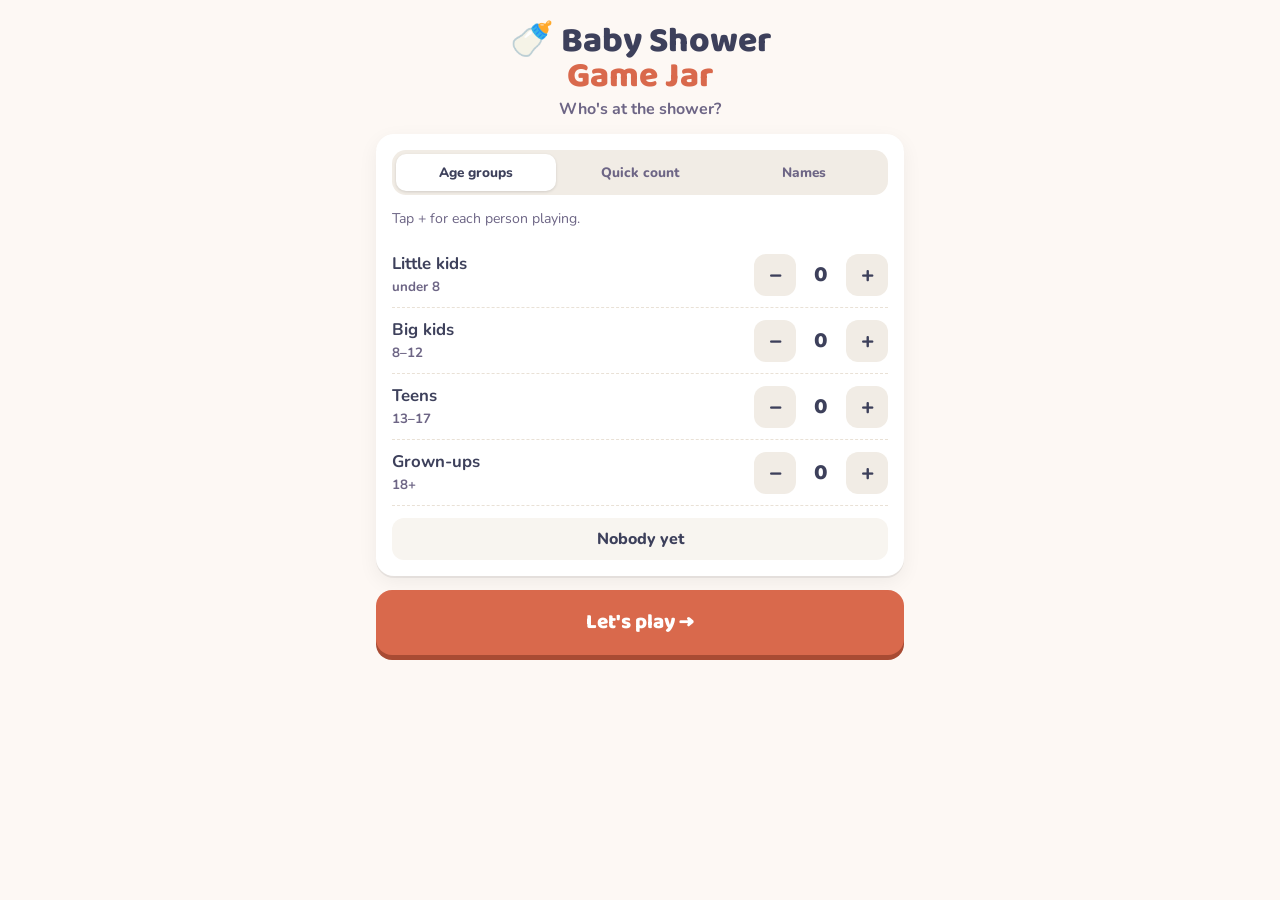
==== baby-shower/index.html @ 3f286503 "Family Game Jars Co-Authored-By: Claude Opus 5.5 <noreply@anthropic.com>" ====
<!DOCTYPE html>
<html lang="en">
<head>
<meta charset="UTF-8">
<meta name="viewport" content="width=device-width, initial-scale=1">
<link rel="manifest" href="manifest.json">
<link rel="icon" href="icons/icon-192.png">
<link rel="apple-touch-icon" href="icons/apple-touch-icon.png">
<meta name="apple-mobile-web-app-capable" content="yes">
<meta name="mobile-web-app-capable" content="yes">
<title>Party Jar</title>
<link rel="preconnect" href="https://fonts.googleapis.com">
<link href="https://fonts.googleapis.com/css2?family=Baloo+2:wght@600;800&family=Nunito:wght@400;600;700;800&display=swap" rel="stylesheet">
<script src="pack.js"></script>
<style>
  :root{--muted:#6d6585;--card:#fff;--line:#e9e1d6;--green:#16a34a}
  *{box-sizing:border-box}
  body{margin:0;font-family:Nunito,system-ui,sans-serif;background:var(--bg);color:var(--ink);min-height:100vh;overflow-x:hidden}
  .wrap{max-width:560px;margin:0 auto;padding:18px 16px 110px;position:relative;z-index:1}
  h1{font-family:"Baloo 2",sans-serif;font-weight:800;font-size:2.2rem;line-height:1;margin:6px 0 4px;text-align:center;color:var(--ink)}
  h1 span{color:var(--accent)}
  h2{font-family:"Baloo 2",sans-serif;font-size:1.5rem;margin:0 0 4px;line-height:1.15}
  h3{font-family:"Baloo 2",sans-serif;font-size:1.15rem;margin:0 0 8px}
  .sub{color:var(--muted);margin:0 0 14px;font-weight:700;text-align:center}
  .card{background:var(--card);border-radius:18px;padding:16px;box-shadow:0 2px 0 #00000010,0 6px 20px #0000000f;margin-bottom:14px}
  .muted{color:var(--muted)} .small{font-size:.88rem}
  button{font-family:Nunito,sans-serif;cursor:pointer}
  .btn{border:0;border-radius:14px;padding:12px 16px;font-weight:800;font-size:1rem;background:#f1ece5;color:var(--ink)}
  .btn.dark{background:var(--ink);color:#fff} .btn.green{background:var(--green);color:#fff} .btn.accent{background:var(--accent);color:#fff}
  .btn.full{width:100%}
  .big{display:block;width:100%;border:0;border-radius:16px;padding:16px;font:800 1.3rem "Baloo 2",sans-serif;background:var(--accent);color:#fff;box-shadow:0 5px 0 var(--accentDark);margin-top:8px}
  .big:active{transform:translateY(3px);box-shadow:0 2px 0 var(--accentDark)}
  .hidden{display:none!important}
  .row{display:flex;gap:8px;flex-wrap:wrap;align-items:center}
  .link{background:none;border:0;color:var(--accent);font-weight:800;padding:0;font-size:.9rem}

  /* deco */
  .deco{position:fixed;inset:0;pointer-events:none;z-index:0;overflow:hidden}
  .deco span{color:var(--deco);position:absolute;top:-40px;animation:fall linear infinite;opacity:.55}
  @keyframes fall{to{transform:translateY(110vh) rotate(360deg)}}

  /* setup */
  .seg{display:grid;grid-template-columns:1fr 1fr 1fr;background:#f1ece5;border-radius:14px;padding:4px;gap:4px;margin-bottom:14px}
  .seg button{border:0;background:none;border-radius:10px;padding:9px 4px;font-weight:800;font-size:.85rem;color:var(--muted)}
  .seg button.on{background:#fff;color:var(--ink);box-shadow:0 1px 3px #0002}
  .stepper{display:flex;align-items:center;justify-content:space-between;padding:10px 0;border-bottom:1px dashed var(--line)}
  .stepper .lbl b{display:block;font-size:1.05rem} .stepper .lbl small{color:var(--muted);font-weight:700}
  .stepper .ctl{display:flex;align-items:center;gap:10px}
  .stepper .ctl button{width:42px;height:42px;border-radius:12px;border:0;background:#f1ece5;font-size:1.4rem;font-weight:800;color:var(--ink)}
  .stepper .ctl span{min-width:30px;text-align:center;font:800 1.4rem "Baloo 2",sans-serif}
  .nrow{display:grid;grid-template-columns:1fr 74px 40px;gap:8px;margin-bottom:8px}
  input,select{border:2px solid var(--line);border-radius:12px;padding:10px;font:700 1rem Nunito,sans-serif;width:100%;min-width:0;background:#fff;color:var(--ink)}
  .x{border:0;background:#f4eee6;border-radius:10px;font-size:1.1rem;color:var(--muted)}
  .summary{background:#f8f5f0;border-radius:12px;padding:10px 12px;font-weight:800;margin-top:12px;text-align:center}

  /* jar */
  .chips{display:flex;gap:8px;flex-wrap:wrap}
  .chip{border:2px solid var(--line);background:#fff;border-radius:999px;padding:7px 12px;font-weight:800;font-size:.9rem;color:var(--ink)}
  .chip.on{background:var(--ink);border-color:var(--ink);color:#fff}
  .flabel{font-weight:800;font-size:.75rem;text-transform:uppercase;letter-spacing:.07em;color:var(--muted);margin:10px 0 6px}
  .flabel:first-child{margin-top:0}
  .jarzone{display:flex;flex-direction:column;align-items:center}
  #jar{width:200px;height:236px;transform-origin:50% 90%;cursor:pointer}
  #jar.shake{animation:shake .7s ease-in-out}
  @keyframes shake{0%,100%{transform:rotate(0)}15%{transform:rotate(-12deg)}30%{transform:rotate(10deg)}45%{transform:rotate(-8deg)}60%{transform:rotate(6deg)}75%{transform:rotate(-3deg)}}
  .count{color:var(--muted);font-weight:800;font-size:.9rem;text-align:center}
  .msg{text-align:center;color:var(--muted);font-weight:700;margin-top:10px;min-height:1.2em}
  .slip{margin-top:16px;border-top:10px solid var(--c,#999);animation:pop .35s ease-out}
  @keyframes pop{from{transform:scale(.88) rotate(-2deg);opacity:0}to{transform:none;opacity:1}}
  .cat{display:inline-block;font-weight:800;font-size:.72rem;text-transform:uppercase;letter-spacing:.08em;color:#fff;background:var(--c);padding:3px 10px;border-radius:999px}
  .slip h2{margin-top:10px} .slip p{line-height:1.45;margin:6px 0 10px}
  .tags{display:flex;gap:6px;flex-wrap:wrap;margin:8px 0 12px}
  .tag{background:#f4efe8;border-radius:8px;padding:3px 8px;font-size:.8rem;font-weight:800;color:var(--muted)}
  .box{border-radius:12px;padding:10px 12px;margin:0 0 10px;font-size:.94rem}
  .box.need{background:#fff6e8} .box.steps{background:#effcf6} .box.links{background:#eef4ff} .box.tip{background:#f8f5ff}
  .box b.h{display:block;margin-bottom:4px}
  .box ul,.box ol{margin:0;padding-left:20px} .box li{margin:3px 0}
  details summary{font-weight:800;cursor:pointer}
  .box.links a{display:block;color:#2f5fe0;font-weight:800;text-decoration:none;padding:4px 0}
  .actions{display:grid;grid-template-columns:1fr 1fr;gap:8px}
  .actions .btn{padding:12px 8px}
  .startbtn{grid-column:1/-1;border:0;border-radius:14px;padding:14px;font:800 1.15rem "Baloo 2",sans-serif;background:var(--ink);color:#fff}
  .rm{grid-column:1/-1;background:none;color:var(--muted);font-weight:700;font-size:.85rem;padding:4px}

  /* timer */
  .timer{background:var(--ink);color:#fff;border-radius:16px;padding:14px;margin:0 0 12px;text-align:center}
  .timer .modes{display:inline-flex;background:#ffffff1a;border-radius:999px;padding:3px;margin-bottom:8px}
  .timer .modes button{border:0;background:none;color:#fff;font-weight:800;padding:6px 12px;border-radius:999px;font-size:.85rem}
  .timer .modes button.on{background:#fff;color:var(--ink)}
  .clock{font:800 3.6rem/1 "Baloo 2",sans-serif;font-variant-numeric:tabular-nums;margin:4px 0 8px}
  .clock.low{color:#fbbf24}.clock.over{color:#f87171;animation:blink 1s steps(2) infinite}
  @keyframes blink{50%{opacity:.35}}
  .tchips{display:flex;gap:6px;flex-wrap:wrap;justify-content:center;margin-bottom:10px}
  .tchips button{border:0;border-radius:10px;padding:7px 10px;font-weight:800;background:#ffffff22;color:#fff;font-size:.88rem}
  .tchips button.on{background:var(--accent)}
  .tctrl{display:grid;grid-template-columns:1fr 1fr 1fr;gap:6px}
  .tctrl button{border:0;border-radius:12px;padding:11px 4px;font-weight:800;font-size:.95rem}
  .tctrl .go{background:var(--green);color:#fff}.tctrl .mid{background:#ffffff26;color:#fff}
  .tbar{position:fixed;left:50%;transform:translateX(-50%);bottom:calc(72px + env(safe-area-inset-bottom));background:var(--ink);color:#fff;border-radius:999px;padding:6px 6px 6px 16px;display:flex;align-items:center;gap:8px;box-shadow:0 6px 20px #0004;z-index:6;max-width:94vw}
  .tbar b{font:800 1.3rem "Baloo 2",sans-serif;font-variant-numeric:tabular-nums}
  .tbar small{opacity:.75;font-weight:700;max-width:120px;white-space:nowrap;overflow:hidden;text-overflow:ellipsis}
  .tbar button{border:0;border-radius:999px;padding:7px 11px;font-weight:800;background:#ffffff26;color:#fff}
  .timesup{position:fixed;inset:0;background:var(--accent);opacity:.97;z-index:20;display:flex;flex-direction:column;align-items:center;justify-content:center;color:#fff;text-align:center;padding:20px}
  .timesup h2{font-size:3rem;margin:0} .timesup .row{justify-content:center;margin-top:16px}

  /* lists */
  .irow{display:flex;align-items:center;gap:10px;padding:8px 0;border-bottom:1px dashed var(--line)}
  .dot{width:12px;height:12px;border-radius:4px;flex:none}
  .irow .t{flex:1;font-weight:700;line-height:1.2}
  .irow .t small{display:block;color:var(--muted);font-weight:600;font-size:.78rem}
  .irow button{border:0;border-radius:10px;padding:7px 10px;font-weight:800;font-size:.85rem;flex:none;background:#f4eee6;color:var(--ink)}
  .irow .add{background:var(--green);color:#fff}
  .catgroup{font:800 1rem "Baloo 2",sans-serif;margin:14px 0 2px;display:flex;align-items:center;gap:8px}
  .team{border-radius:16px;padding:12px 14px;margin-bottom:10px;color:#fff}
  .team .top{display:flex;align-items:center;gap:8px}
  .team .nm{flex:1;font:800 1.25rem "Baloo 2",sans-serif}
  .team .sc{font:800 2.2rem/1 "Baloo 2",sans-serif;min-width:54px;text-align:center}
  .team button{border:0;border-radius:10px;width:40px;height:40px;font-size:1.2rem;font-weight:800;background:#ffffff33;color:#fff}
  .team .who{font-weight:700;font-size:.88rem;opacity:.92;margin-top:4px}
  .lead{outline:4px solid #fde047}

  .tabs{position:fixed;left:0;right:0;bottom:0;background:#fff;border-top:2px solid var(--line);display:flex;justify-content:center;padding:6px 6px calc(6px + env(safe-area-inset-bottom));z-index:5}
  .tabs button{flex:1;max-width:150px;border:0;background:none;padding:8px 2px;font-weight:800;font-size:.8rem;color:var(--muted);border-radius:12px}
  .tabs button span{display:block;font-size:1.3rem}
  .tabs button.on{color:var(--ink);background:var(--tabOn)}
  .badge{display:inline-block;background:var(--accent);color:#fff;border-radius:999px;font-size:.7rem;padding:0 6px;margin-left:2px}
</style>
</head>
<body>
<div class="deco" id="deco"></div>
<div class="wrap">
  <h1 id="title"></h1>

  <!-- ===== SETUP ===== -->
  <section id="scrSetup" class="hidden">
    <p class="sub" id="setupSub">Who's coming to play?</p>
    <div class="card">
      <div class="seg" id="modeSeg">
        <button data-mode="groups">Age groups</button>
        <button data-mode="quick">Quick count</button>
        <button data-mode="names">Names</button>
      </div>
      <div id="modeGroups">
        <p class="muted small" style="margin-top:0">Tap + for each person playing.</p>
        <div id="groupSteppers"></div>
      </div>
      <div id="modeQuick">
        <p class="muted small" style="margin-top:0">Just the headcount, and how many are older.</p>
        <div class="stepper"><div class="lbl"><b>Total playing</b></div><div class="ctl"><button data-q="total" data-d="-1">−</button><span id="qTotal">0</span><button data-q="total" data-d="1">+</button></div></div>
        <div class="stepper"><div class="lbl"><b>How many are over</b>
          <select id="qAge" style="width:auto;padding:4px 8px;margin-top:4px"><option value="8">age 8</option><option value="10">age 10</option><option value="12" selected>age 12</option><option value="17">age 17 (adults)</option></select></div>
          <div class="ctl"><button data-q="over" data-d="-1">−</button><span id="qOver">0</span><button data-q="over" data-d="1">+</button></div></div>
      </div>
      <div id="modeNames">
        <p class="muted small" style="margin-top:0">Names make teams and the scoreboard personal. Leave age blank for grown-ups.</p>
        <div id="nameList"></div>
        <button class="btn" id="addName">+ Add person</button>
      </div>
      <div class="summary" id="summary"></div>
    </div>
    <button class="big" id="setupGo">Let's play →</button>
  </section>

  <!-- ===== JAR ===== -->
  <section id="scrJar" class="hidden">
    <div class="card">
      <div class="flabel" style="display:flex;justify-content:space-between;align-items:center"><span id="crowdLine"></span><button class="link" id="editGuests">Edit players</button></div>
      <div class="flabel">What kind?</div><div class="chips" id="catChips"></div>
      <div class="flabel">Where</div>
      <div class="chips" data-f="where"><button class="chip on" data-v="any">Anywhere</button><button class="chip" data-v="in">Inside</button><button class="chip" data-v="out">Outside</button></div>
      <div class="flabel">How long</div>
      <div class="chips" data-f="time"><button class="chip on" data-v="any">Any</button><button class="chip" data-v="quick">Quick (≤10 min)</button><button class="chip" data-v="med">Longer</button></div>
    </div>
    <div class="jarzone">
      <svg id="jar" viewBox="0 0 220 260" role="button" aria-label="Shake the jar">
        <rect x="55" y="14" width="110" height="26" rx="8" fill="var(--lid)"/>
        <rect x="62" y="20" width="96" height="5" rx="2.5" fill="#ffffff40"/>
        <path d="M60 40 h100 v14 c26 10 34 30 34 56 v110 c0 18 -14 30 -32 30 h-104 c-18 0 -32 -12 -32 -30 v-110 c0 -26 8 -46 34 -56 z" fill="var(--jar)" stroke="var(--jarEdge)" stroke-width="4"/>
        <g id="slips"></g>
        <path d="M44 100 c-4 30 -4 80 0 120" stroke="#ffffffaa" stroke-width="8" fill="none" stroke-linecap="round"/>
        <rect x="58" y="128" width="104" height="38" rx="8" fill="#fff" stroke="var(--ink)" stroke-width="2.5" transform="rotate(-4 110 147)"/>
        <text id="jarLabel" x="110" y="153" text-anchor="middle" font-family="Baloo 2, sans-serif" font-weight="800" font-size="16" fill="var(--ink)" transform="rotate(-4 110 147)"></text>
      </svg>
      <div class="count" id="count"></div>
    </div>
    <button class="big" id="draw">Shake the jar!</button>
    <div class="msg" id="msg"></div>
    <article class="card slip hidden" id="slip" aria-live="polite"></article>
  </section>

  <!-- ===== PLAN ===== -->
  <section id="scrPlan" class="hidden">
    <div class="card">
      <h3>📋 Party plan</h3>
      <p class="muted small" style="margin-top:-4px">Line up games ahead of time. Tap "Add to plan" on any game, or add from the Games tab.</p>
      <div id="planList"></div>
      <button class="big hidden" id="playNext">▶ Play next game</button>
    </div>
    <div class="card"><h3>✅ Played (<span id="doneCount">0</span>)</h3><div id="doneList"></div></div>
    <button class="btn full" id="resetAll">Start a new party</button>
    <div class="card hidden" id="resetConfirm" style="margin-top:10px">
      <b>Start fresh?</b> <span class="muted">Clears players, teams, scores, plan and played list on this device. Your game list stays.</span>
      <div class="row" style="margin-top:10px"><button class="btn" id="resetNo">Cancel</button><button class="btn dark" id="resetYes">Yes, new party</button></div>
    </div>
  </section>

  <!-- ===== TEAMS ===== -->
  <section id="scrTeams" class="hidden">
    <div class="card">
      <h3>🎲 Team maker</h3>
      <div class="row"><span class="muted" style="font-weight:800">Teams:</span>
        <div class="chips" id="teamCountChips"></div></div>
      <button class="big" id="makeTeams">Make teams</button>
      <p class="muted small" id="teamNote" style="margin-bottom:0"></p>
    </div>
    <div id="teamList"></div>
    <div class="row hidden" id="scoreCtl" style="justify-content:center"><button class="btn" id="resetScores">Reset scores to 0</button></div>
  </section>

  <!-- ===== GAMES (manage) ===== -->
  <section id="scrGames" class="hidden">
    <div class="card">
      <h3>➕ Add your own game</h3>
      <form class="row" id="addform" style="flex-wrap:nowrap"><input id="addinput" placeholder="e.g. Grandma's famous quiz" maxlength="80"><button class="btn dark" type="submit">Add</button></form>
      <div class="msg" id="addmsg" style="text-align:left"></div>
    </div>
    <div class="card">
      <div class="row" style="justify-content:space-between"><h3 style="margin:0">In the jar (<span id="inCount">0</span>)</h3><button class="link" id="addAllBtn">Put all back</button></div>
      <div id="gameList"></div>
    </div>
  </section>
</div>

<div class="tbar hidden" id="tbar"><small id="tbarName"></small><b id="tbarClock">0:00</b><button id="tbarPause">⏸</button><button id="tbarPlus">+1</button><button id="tbarOpen">↑</button></div>
<div class="timesup hidden" id="timesup">
  <h2>⏰ Time's up!</h2>
  <p style="font-weight:700;font-size:1.1rem" id="timesupName"></p>
  <div class="row"><button class="btn" id="tuPlus1">+1 min</button><button class="btn" id="tuPlus5">+5 min</button><button class="btn dark" id="tuDone">We're done!</button></div>
</div>
<nav class="tabs hidden" id="tabs">
  <button data-tab="Jar" class="on"><span>🫙</span>Jar</button>
  <button data-tab="Plan"><span>📋</span>Plan<b class="badge hidden" id="planBadge"></b></button>
  <button data-tab="Teams"><span>🏆</span>Teams</button>
  <button data-tab="Games"><span>🎲</span>Games</button>
</nav>

<script>
// ===== theme =====
const TH = THEME;
Object.entries(TH.colors).forEach(([k, v]) => document.documentElement.style.setProperty("--" + k, v));
document.title = TH.name;
document.querySelector('meta[name="viewport"]').insertAdjacentHTML("afterend", `<meta name="theme-color" content="${TH.colors.accent}">`);
const $ = id => document.getElementById(id);
$("title").innerHTML = TH.titleHTML;
$("jarLabel").textContent = TH.jarLabel;
$("setupSub").textContent = TH.setupSub;
$("deco").innerHTML = Array.from({length:18}, (_, i) => {
  const e = TH.deco[i % TH.deco.length];
  return `<span style="left:${Math.random()*100}%;font-size:${12 + Math.random()*16}px;animation-duration:${9 + Math.random()*12}s;animation-delay:${-Math.random()*20}s">${e}</span>`;
}).join("");

// ===== state =====
const KEY = TH.key;
const fresh = () => ({mode:"groups", groups:{little:0, big:0, teen:0, adult:0}, quick:{total:0, over:0, age:12}, names:[], jar:null, custom:[], plan:[], done:[], teams:[], teamCount:2, setup:false});
function loadState(){ try{ const v = localStorage.getItem(KEY); return v ? Object.assign(fresh(), JSON.parse(v)) : null; }catch(e){ return null; } }
function save(){ try{ localStorage.setItem(KEY, JSON.stringify(S)); }catch(e){} }
let S = loadState() || fresh();
if (S.jar === null){ S.jar = GAMES.map(g => g.id); }
let F = {where:"any", time:"any", cats:[]};
let used = new Set(), current = null;
const esc = s => String(s).replace(/[&<>"']/g, c => ({"&":"&amp;","<":"&lt;",">":"&gt;",'"':"&quot;","'":"&#39;"}[c]));
const uid = () => Math.random().toString(36).slice(2, 9);
const GROUPS = [
  {k:"little", label:"Little kids", sub:"under 8", age:5},
  {k:"big", label:"Big kids", sub:"8–12", age:10},
  {k:"teen", label:"Teens", sub:"13–17", age:15},
  {k:"adult", label:"Grown-ups", sub:"18+", age:30}
];
function allGames(){ return GAMES.concat(S.custom.map(c => ({id:c.id, t:c.t, c:"custom", where:"any", time:"quick", min:2, minAge:0, who:"all", d:"One of our own games!"}))); }
const byId = id => allGames().find(g => g.id === id);

// ===== people =====
function people(){
  if (S.mode === "groups") return GROUPS.flatMap(g => Array.from({length:S.groups[g.k]}, () => ({age:g.age})));
  if (S.mode === "quick"){
    const t = S.quick.total, o = Math.min(S.quick.over, t), a = +S.quick.age;
    const overAge = a >= 17 ? 30 : a >= 12 ? 15 : a + 2, underAge = Math.max(4, Math.min(a - 2, 12));
    return Array.from({length:o}, () => ({age:overAge})).concat(Array.from({length:t - o}, () => ({age:underAge})));
  }
  return S.names.filter(n => n.name.trim()).map(n => ({name:n.name.trim(), age:n.age === "" || n.age == null ? 30 : +n.age}));
}
function crowdText(){
  const p = people(), kids = p.filter(x => x.age < 13).length, grown = p.length - kids;
  if (!p.length) return "Nobody yet";
  return `${p.length} playing` + (kids && grown ? ` · ${kids} kid${kids > 1 ? "s" : ""}, ${grown} teen/adult${grown > 1 ? "s" : ""}` : kids ? " · all kids" : " · all teens/adults");
}

// ===== setup =====
function openSetup(){ renderSetup(); show("Setup"); }
function renderSetup(){
  document.querySelectorAll("#modeSeg button").forEach(b => b.classList.toggle("on", b.dataset.mode === S.mode));
  $("modeGroups").classList.toggle("hidden", S.mode !== "groups");
  $("modeQuick").classList.toggle("hidden", S.mode !== "quick");
  $("modeNames").classList.toggle("hidden", S.mode !== "names");
  $("groupSteppers").innerHTML = GROUPS.map(g => `<div class="stepper"><div class="lbl"><b>${g.label}</b><small>${g.sub}</small></div>
    <div class="ctl"><button data-g="${g.k}" data-d="-1">−</button><span>${S.groups[g.k]}</span><button data-g="${g.k}" data-d="1">+</button></div></div>`).join("");
  $("qTotal").textContent = S.quick.total; $("qOver").textContent = S.quick.over; $("qAge").value = S.quick.age;
  if (!S.names.length) S.names.push({id:uid(), name:"", age:""});
  $("nameList").innerHTML = S.names.map((n, i) => `<div class="nrow"><input placeholder="Name" value="${esc(n.name)}" data-i="${i}" data-k="name"><input placeholder="Age" type="number" inputmode="numeric" min="0" max="120" value="${esc(n.age)}" data-i="${i}" data-k="age"><button class="x" data-rmname="${i}" aria-label="Remove">✕</button></div>`).join("");
  $("summary").textContent = crowdText();
}
$("modeSeg").onclick = e => { const b = e.target.closest("button"); if (!b) return; S.mode = b.dataset.mode; save(); renderSetup(); };
$("groupSteppers").onclick = e => { const b = e.target.closest("button"); if (!b) return; S.groups[b.dataset.g] = Math.max(0, S.groups[b.dataset.g] + +b.dataset.d); save(); renderSetup(); };
$("modeQuick").onclick = e => { const b = e.target.closest("button[data-q]"); if (!b) return;
  S.quick[b.dataset.q] = Math.max(0, S.quick[b.dataset.q] + +b.dataset.d);
  if (S.quick.over > S.quick.total) S.quick.total = S.quick.over;
  save(); renderSetup(); };
$("qAge").onchange = e => { S.quick.age = +e.target.value; save(); renderSetup(); };
$("nameList").addEventListener("input", e => { const i = e.target.dataset.i; if (i == null) return; S.names[i][e.target.dataset.k] = e.target.value; save(); $("summary").textContent = crowdText(); });
$("nameList").addEventListener("click", e => { const b = e.target.closest("[data-rmname]"); if (!b) return; S.names.splice(+b.dataset.rmname, 1); save(); renderSetup(); });
$("addName").onclick = () => { S.names.push({id:uid(), name:"", age:""}); save(); renderSetup(); const ins = $("nameList").querySelectorAll("input[data-k=name]"); ins[ins.length - 1].focus(); };
$("setupGo").onclick = () => {
  if (people().length < 1){ $("summary").textContent = "Add at least one player first!"; return; }
  S.setup = true; save(); used.clear(); show("Jar");
};

// ===== screens =====
function show(scr){
  ["Setup","Jar","Plan","Teams","Games"].forEach(n => $("scr" + n).classList.toggle("hidden", n !== scr));
  $("tabs").classList.toggle("hidden", scr === "Setup");
  document.querySelectorAll(".tabs button").forEach(b => b.classList.toggle("on", b.dataset.tab === scr));
  ({Jar:renderJar, Plan:renderPlan, Teams:renderTeams, Games:renderGames}[scr] || (() => {}))();
  badge(); window.scrollTo(0, 0);
}
document.querySelectorAll(".tabs button").forEach(b => b.onclick = () => show(b.dataset.tab));
function badge(){ const n = S.plan.length; $("planBadge").textContent = n; $("planBadge").classList.toggle("hidden", !n); }

// ===== filtering =====
function eligible(g){
  return people().filter(p => p.age >= (g.minAge || 0) && (g.who !== "kids" || p.age < 13) && (g.who !== "adults" || p.age >= 13)).length;
}
function fits(g){
  if (eligible(g) < (g.min || 2)) return false;
  if (F.cats.length && !F.cats.includes(g.c)) return false;
  if (F.where !== "any" && g.where !== "any" && g.where !== F.where) return false;
  if (F.time !== "any" && g.time !== F.time) return false;
  return true;
}
const jarGames = () => S.jar.map(byId).filter(Boolean);
const pool = () => jarGames().filter(fits);

function renderJar(){
  $("crowdLine").textContent = "👥 " + crowdText();
  const present = Object.keys(CATS).filter(c => jarGames().some(g => g.c === c));
  F.cats = F.cats.filter(c => present.includes(c));
  $("catChips").innerHTML = `<button class="chip ${F.cats.length ? "" : "on"}" data-c="">All</button>` + present.map(c =>
    `<button class="chip ${F.cats.includes(c) ? "on" : ""}" data-c="${c}" style="${F.cats.includes(c) ? `background:${CATS[c].hex};border-color:${CATS[c].hex}` : `border-color:${CATS[c].hex}66`}">${esc(CATS[c].label)}</button>`).join("");
  drawSlips();
}
$("catChips").onclick = e => { const b = e.target.closest(".chip"); if (!b) return; const c = b.dataset.c;
  F.cats = !c ? [] : F.cats.includes(c) ? F.cats.filter(x => x !== c) : F.cats.concat(c); used.clear(); renderJar(); };
document.querySelectorAll(".chips[data-f]").forEach(g => g.onclick = e => { const b = e.target.closest(".chip"); if (!b) return;
  g.querySelectorAll(".chip").forEach(x => x.classList.remove("on")); b.classList.add("on"); F[g.dataset.f] = b.dataset.v; used.clear(); drawSlips(); });
$("editGuests").onclick = openSetup;

function drawSlips(){
  const p = pool(), n = Math.min(p.length, 40); let html = "", seed = 11;
  const rnd = () => (seed = (seed * 9301 + 49297) % 233280) / 233280;
  for (let k = 0; k < n; k++){
    const x = 46 + (k % 6) * 22 + rnd()*8, y = 236 - Math.floor(k / 6) * 13 - rnd()*6;
    if (y < 80) break;
    html += `<rect x="${x}" y="${y}" width="24" height="10" rx="2" fill="${CATS[p[k].c].hex}" transform="rotate(${Math.round(rnd()*70-35)} ${x+12} ${y+5})" opacity=".95"/>`;
  }
  $("slips").innerHTML = html;
  $("count").textContent = `${p.length} of ${S.jar.length} games fit your group`;
}
function shake(){
  const jar = $("jar"); jar.classList.remove("shake"); void jar.getBoundingClientRect(); jar.classList.add("shake");
  const p = pool();
  if (!p.length){ $("msg").textContent = S.jar.length ? "No games fit those filters. Try loosening one, or add more players." : "The jar is empty! Add games from the 🎲 Games tab."; $("slip").classList.add("hidden"); return; }
  $("msg").textContent = "";
  let fr = p.filter(g => !used.has(g.id));
  if (!fr.length){ used.clear(); fr = p; $("msg").textContent = "You've seen them all! Jar refilled."; }
  let pick = fr[Math.floor(Math.random() * fr.length)];
  if (current && fr.length > 1 && pick.id === current.id) pick = fr.find(g => g.id !== current.id);
  used.add(pick.id); current = pick;
  setTimeout(() => showSlip(pick), 550);
}
$("draw").onclick = shake; $("jar").onclick = shake;

function showSlip(g){
  current = g;
  const s = $("slip"), cat = CATS[g.c];
  s.style.setProperty("--c", cat.hex);
  const tags = [g.where === "out" ? "☀️ Outside" : g.where === "in" ? "🏠 Inside" : "🏠/☀️ Anywhere",
    g.time === "quick" ? "⏱️ Quick" : "⏱️ Longer",
    `👥 ${g.min || 2}+ players`, g.who === "adults" ? "🧑 Teens & grown-ups" : g.who === "kids" ? "🧒 Kids" : "👨‍👩‍👧 Everyone"];
  if (g.minAge) tags.push(`🎂 Ages ${g.minAge}+`);
  if (g.teams) tags.push("🎲 Teams");
  const inPlan = S.plan.includes(g.id);
  s.innerHTML = `
    <span class="cat">${esc(cat.label)}</span>
    <h2>${esc(g.t)}</h2>
    <p>${esc(g.d)}</p>
    <div class="tags">${tags.map(t => `<span class="tag">${t}</span>`).join("")}</div>
    ${g.need ? `<div class="box need"><b class="h">🧰 What you need</b><ul>${g.need.map(x => `<li>${esc(x)}</li>`).join("")}</ul></div>` : ""}
    ${g.steps ? `<details class="box steps" open><summary>📋 How to play (${g.steps.length} steps)</summary><ol>${g.steps.map(x => `<li>${esc(x)}</li>`).join("")}</ol></details>` : ""}
    ${g.extra ? `<details class="box tip"><summary>${esc(g.extra.title)}</summary><div style="margin-top:6px;white-space:pre-line">${esc(g.extra.body)}</div></details>` : ""}
    ${g.tip ? `<div class="box tip"><b class="h">💡 Tip</b>${esc(g.tip)}</div>` : ""}
    ${g.links ? `<div class="box links"><b class="h">🔗 How-to</b>${g.links.map(([l, u]) => `<a href="${esc(u)}" target="_blank" rel="noopener">${esc(l)} ↗</a>`).join("")}</div>` : ""}
    <div id="timerBox"></div>
    <div class="actions">
      <button class="startbtn" id="startBtn">▶ Start game</button>
      ${g.teams ? `<button class="btn" id="slipTeams" style="grid-column:1/-1">🎲 Make teams for this</button>` : ""}
      <button class="btn" id="nope">Nah, again 🔄</button>
      <button class="btn green" id="yes">We played it ✅</button>
      <button class="btn" id="planBtn" style="grid-column:1/-1">${inPlan ? "✓ In the party plan" : "📋 Add to party plan"}</button>
      <button class="btn rm" id="rmJar">Not for this party, take it out</button>
    </div>`;
  s.classList.remove("hidden"); s.style.animation = "none"; void s.offsetWidth; s.style.animation = "";
  $("nope").onclick = shake;
  $("startBtn").onclick = () => startTimer(g);
  if (T && T.idea.id === g.id){ $("startBtn").classList.add("hidden"); renderTimer(); }
  if ($("slipTeams")) $("slipTeams").onclick = () => { show("Teams"); };
  $("planBtn").onclick = () => { if (!S.plan.includes(g.id)) S.plan.push(g.id); else S.plan = S.plan.filter(x => x !== g.id); save(); badge(); showSlip(g); };
  $("yes").onclick = () => { markPlayed(g); s.classList.add("hidden"); $("msg").textContent = "🎉 Nice! Logged in the Plan tab."; current = null; };
  $("rmJar").onclick = () => { S.jar = S.jar.filter(x => x !== g.id); S.plan = S.plan.filter(x => x !== g.id); save(); badge(); drawSlips(); s.classList.add("hidden"); $("msg").textContent = `Took "${g.t}" out. Add it back from 🎲 Games.`; };
  s.scrollIntoView({behavior:"smooth", block:"start"});
}
function markPlayed(g){
  const took = (T && T.idea.id === g.id) ? fmt(elapsed()) : "";
  if (T && T.idea.id === g.id) stopTimer();
  const lead = S.teams.length ? S.teams.slice().sort((a, b) => b.score - a.score)[0] : null;
  S.done.push({t:g.t, when:new Date().toLocaleTimeString(undefined, {hour:"numeric", minute:"2-digit"}), took, lead: lead && lead.score > 0 ? lead.name : ""});
  S.plan = S.plan.filter(x => x !== g.id); save(); badge();
}

// ===== plan =====
function renderPlan(){
  const list = S.plan.map(byId).filter(Boolean);
  $("planList").innerHTML = list.length ? list.map((g, i) => `<div class="irow"><span class="dot" style="background:${CATS[g.c].hex}"></span>
      <span class="t">${i + 1}. ${esc(g.t)}<small>${esc(CATS[g.c].label)}${g.timer ? ` · ${g.timer[0] === "down" ? g.timer[1] + " min" : "stopwatch"}` : ""}</small></span>
      <button data-up="${i}" aria-label="Move up">↑</button><button data-open="${g.id}">Open</button><button data-unplan="${g.id}" aria-label="Remove">✕</button></div>`).join("")
    : `<p class="muted">No games planned yet. Shake the jar and tap "Add to party plan."</p>`;
  $("playNext").classList.toggle("hidden", !list.length);
  $("doneCount").textContent = S.done.length;
  $("doneList").innerHTML = S.done.length ? S.done.slice().reverse().map(d => `<div class="irow"><span class="t">${esc(d.t)}<small>${esc(d.when)}${d.took ? " · ⏱️ " + esc(d.took) : ""}${d.lead ? " · 🏆 " + esc(d.lead) + " leading" : ""}</small></span></div>`).join("") : `<p class="muted">Nothing played yet.</p>`;
}
$("planList").onclick = e => { const b = e.target.closest("button"); if (!b) return;
  if (b.dataset.up){ const i = +b.dataset.up; if (i > 0){ [S.plan[i - 1], S.plan[i]] = [S.plan[i], S.plan[i - 1]]; } }
  if (b.dataset.unplan) S.plan = S.plan.filter(x => x !== b.dataset.unplan);
  if (b.dataset.open){ show("Jar"); showSlip(byId(b.dataset.open)); return; }
  save(); renderPlan(); badge(); };
$("playNext").onclick = () => { const g = byId(S.plan[0]); if (g){ show("Jar"); showSlip(g); } };
$("resetAll").onclick = () => $("resetConfirm").classList.remove("hidden");
$("resetNo").onclick = () => $("resetConfirm").classList.add("hidden");
$("resetYes").onclick = () => { const keep = {jar:S.jar, custom:S.custom}; S = Object.assign(fresh(), keep); save(); stopTimer(); $("resetConfirm").classList.add("hidden"); openSetup(); };

// ===== teams =====
function renderTeams(){
  $("teamCountChips").innerHTML = [2, 3, 4, 5, 6].map(n => `<button class="chip ${S.teamCount === n ? "on" : ""}" data-n="${n}">${n}</button>`).join("");
  const p = people();
  $("teamNote").textContent = S.mode === "names" ? "Teams are mixed so ages are spread out evenly." : "Tip: use Names (Edit players) to see exactly who's on each team. For now teams show how many of each age.";
  $("teamList").innerHTML = S.teams.map((t, i) => {
    const leader = S.teams.length > 1 && t.score > 0 && t.score === Math.max(...S.teams.map(x => x.score));
    return `<div class="team ${leader ? "lead" : ""}" style="background:${TH.teamColors[i % TH.teamColors.length]}">
      <div class="top"><span class="nm">${esc(t.name)}${leader ? " 👑" : ""}</span><button data-sc="${i}" data-d="-1">−</button><span class="sc">${t.score}</span><button data-sc="${i}" data-d="1">+</button></div>
      <div class="who">${esc(t.who)}</div></div>`; }).join("");
  $("scoreCtl").classList.toggle("hidden", !S.teams.length);
}
$("teamCountChips").onclick = e => { const b = e.target.closest(".chip"); if (!b) return; S.teamCount = +b.dataset.n; save(); renderTeams(); };
$("makeTeams").onclick = () => {
  const p = people().map((x, i) => ({...x, label: x.name || null, r: Math.random()}));
  // sort by age (oldest first) with a shuffle inside each age, then snake-draft
  p.sort((a, b) => b.age - a.age || a.r - b.r);
  const n = Math.min(S.teamCount, Math.max(1, p.length)), buckets = Array.from({length:n}, () => []);
  p.forEach((x, i) => { const round = Math.floor(i / n), pos = i % n; buckets[round % 2 ? n - 1 - pos : pos].push(x); });
  const names = TH.teamNames.slice().sort(() => Math.random() - .5);
  const describe = b => {
    if (b.every(x => x.label)) return b.map(x => x.label).join(", ");
    const c = {}; b.forEach(x => { const g = x.age < 8 ? "little" : x.age < 13 ? "big kid" : x.age < 18 ? "teen" : "grown-up"; c[g] = (c[g] || 0) + 1; });
    return `${b.length} players: ` + Object.entries(c).map(([k, v]) => `${v} ${k}${v > 1 ? "s" : ""}`).join(", ");
  };
  S.teams = buckets.map((b, i) => ({name: "Team " + names[i % names.length], score: 0, who: describe(b)}));
  save(); renderTeams();
};
$("teamList").onclick = e => { const b = e.target.closest("button[data-sc]"); if (!b) return; const t = S.teams[+b.dataset.sc]; t.score = Math.max(0, t.score + +b.dataset.d); save(); renderTeams(); };
$("resetScores").onclick = () => { S.teams.forEach(t => t.score = 0); save(); renderTeams(); };

// ===== games (manage) =====
function renderGames(){
  const order = Object.keys(CATS);
  const all = allGames().slice().sort((a, b) => order.indexOf(a.c) - order.indexOf(b.c) || a.t.localeCompare(b.t));
  $("inCount").textContent = S.jar.length;
  $("gameList").innerHTML = order.filter(c => all.some(g => g.c === c)).map(c => `<div class="catgroup"><span class="dot" style="background:${CATS[c].hex}"></span>${esc(CATS[c].label)}</div>` +
    all.filter(g => g.c === c).map(g => { const inJ = S.jar.includes(g.id), fit = fits({...g, c:g.c});
      return `<div class="irow" style="${inJ ? "" : "opacity:.55"}"><span class="t">${esc(g.t)}<small>${g.min || 2}+ players${g.minAge ? ` · ages ${g.minAge}+` : ""}${g.who === "adults" ? " · teens/adults" : g.who === "kids" ? " · kids" : ""}${inJ && !fit ? " · doesn't fit current group" : ""}</small></span>
      ${inJ ? `<button data-plan="${g.id}">${S.plan.includes(g.id) ? "✓ Plan" : "+ Plan"}</button><button data-rm="${g.id}">Remove</button>` : `<button class="add" data-add="${g.id}">+ Add</button>`}</div>`; }).join("")).join("");
}
$("gameList").onclick = e => { const b = e.target.closest("button"); if (!b) return;
  if (b.dataset.add) S.jar.push(b.dataset.add);
  if (b.dataset.rm){ S.jar = S.jar.filter(x => x !== b.dataset.rm); S.plan = S.plan.filter(x => x !== b.dataset.rm); }
  if (b.dataset.plan){ const id = b.dataset.plan; S.plan = S.plan.includes(id) ? S.plan.filter(x => x !== id) : S.plan.concat(id); }
  save(); badge(); renderGames(); };
$("addAllBtn").onclick = () => { S.jar = allGames().map(g => g.id); save(); renderGames(); };
$("addform").onsubmit = e => { e.preventDefault(); const v = $("addinput").value.trim(); if (!v) return;
  if (allGames().some(g => g.t.toLowerCase() === v.toLowerCase())){ $("addmsg").textContent = "That one's already on the list!"; return; }
  const id = "custom-" + uid(); S.custom.push({id, t:v}); S.jar.push(id); save(); $("addinput").value = ""; $("addmsg").textContent = `"${v}" is in the jar!`; renderGames(); };

// ===== timer / stopwatch =====
let T = null, audio = null;
const PRESETS = [1, 2, 3, 5, 10, 15, 20, 30];
function fmt(ms){ const neg = ms < 0; ms = Math.abs(ms); const s = Math.floor(ms / 1000), h = Math.floor(s / 3600), m = Math.floor(s % 3600 / 60), sec = s % 60;
  return (neg ? "+" : "") + (h ? h + ":" + String(m).padStart(2, "0") : m) + ":" + String(sec).padStart(2, "0"); }
function elapsed(){ return T ? T.before + (T.running ? Date.now() - T.since : 0) : 0; }
function remaining(){ return T.total - elapsed(); }
function defaultsFor(g){ if (g.timer) return {mode:g.timer[0], min:g.timer[1] || 5}; return g.time === "quick" ? {mode:"down", min:5} : {mode:"down", min:15}; }
function unlockAudio(){ try{ audio = audio || new (window.AudioContext || window.webkitAudioContext)(); if (audio.state === "suspended") audio.resume(); }catch(e){} }
function beep(){
  try{ if (audio) [0, .35, .7, 1.3, 1.65, 2.0].forEach(t => { const o = audio.createOscillator(), gn = audio.createGain();
    o.type = "square"; o.frequency.value = 880; o.connect(gn); gn.connect(audio.destination);
    gn.gain.setValueAtTime(.18, audio.currentTime + t); gn.gain.exponentialRampToValueAtTime(.001, audio.currentTime + t + .25);
    o.start(audio.currentTime + t); o.stop(audio.currentTime + t + .26); }); }catch(e){}
  try{ navigator.vibrate && navigator.vibrate([300, 150, 300, 150, 600]); }catch(e){}
}
function startTimer(g){ unlockAudio(); const d = defaultsFor(g);
  T = {idea:g, mode:d.mode, total:d.min * 60000, before:0, since:Date.now(), running:true, rang:false};
  $("startBtn") && $("startBtn").classList.add("hidden"); renderTimer(); tick(); }
function stopTimer(){ T = null; $("tbar").classList.add("hidden"); $("timesup").classList.add("hidden"); const b = $("timerBox"); if (b) b.innerHTML = ""; const sb = $("startBtn"); if (sb) sb.classList.remove("hidden"); }
function pauseResume(){ if (!T) return; unlockAudio(); if (T.running){ T.before += Date.now() - T.since; T.running = false; } else { T.since = Date.now(); T.running = true; } renderTimer(); tick(); }
function addTime(min){ if (!T) return; T.total += min * 60000; if (remaining() > 0) T.rang = false; $("timesup").classList.add("hidden"); if (!T.running) pauseResume(); renderTimer(); tick(); }
function renderTimer(){
  const box = $("timerBox"); if (!box || !T || !current || T.idea.id !== current.id) return;
  const down = T.mode === "down", curMin = Math.round(T.total / 60000);
  box.innerHTML = `<div class="timer">
    <div class="modes"><button data-m="down" class="${down ? "on" : ""}">⏳ Timer</button><button data-m="up" class="${down ? "" : "on"}">⏱️ Stopwatch</button></div>
    <div class="clock" id="tclock">0:00</div>
    ${down ? `<div class="tchips">${PRESETS.map(p => `<button data-p="${p}" class="${p === curMin ? "on" : ""}">${p} min</button>`).join("")}</div>` : `<div style="color:#ffffffaa;margin-bottom:10px;font-weight:700" class="small">Counting up. Great for races.</div>`}
    <div class="tctrl"><button class="go" data-a="pause">${T.running ? "⏸ Pause" : "▶ Go"}</button>
      ${down ? `<button class="mid" data-a="p1">+1 min</button><button class="mid" data-a="p5">+5 min</button>` : `<button class="mid" data-a="reset">↺ Reset</button><button class="mid" data-a="stop">✕ Close</button>`}</div>
    ${down ? `<div class="tctrl" style="margin-top:6px;grid-template-columns:1fr 1fr"><button class="mid" data-a="reset">↺ Restart</button><button class="mid" data-a="stop">✕ Close timer</button></div>` : ""}
  </div>`; tick();
}
document.addEventListener("click", e => { const b = e.target.closest("#timerBox button"); if (!b || !T) return;
  if (b.dataset.m){ T.mode = b.dataset.m; T.before = 0; T.since = Date.now(); T.rang = false; renderTimer(); }
  if (b.dataset.p){ T.total = +b.dataset.p * 60000; T.before = 0; T.since = Date.now(); T.rang = false; T.running = true; renderTimer(); }
  const a = b.dataset.a;
  if (a === "pause") pauseResume(); if (a === "p1") addTime(1); if (a === "p5") addTime(5);
  if (a === "reset"){ T.before = 0; T.since = Date.now(); T.rang = false; T.running = true; renderTimer(); }
  if (a === "stop") stopTimer(); });
function tick(){
  if (!T) return;
  const down = T.mode === "down", val = down ? remaining() : elapsed(), txt = fmt(val), c = $("tclock");
  const here = current && T.idea.id === current.id;
  if (c && here){ c.textContent = txt; c.classList.toggle("low", down && val > 0 && val <= 30000); c.classList.toggle("over", down && val <= 0); }
  $("tbarClock").textContent = txt + (down && val <= 0 ? " over" : ""); $("tbarName").textContent = T.idea.t;
  $("tbarPause").textContent = T.running ? "⏸" : "▶"; $("tbarPlus").classList.toggle("hidden", !down);
  const box = $("timerBox"), r = box && box.firstElementChild && !$("scrJar").classList.contains("hidden") && here ? box.getBoundingClientRect() : null;
  $("tbar").classList.toggle("hidden", !!(r && r.bottom > 0 && r.top < innerHeight));
  if (down && val <= 0 && !T.rang && T.running){ T.rang = true; beep(); $("timesupName").textContent = T.idea.t + " — need more time?"; $("timesup").classList.remove("hidden"); }
}
setInterval(tick, 250); window.addEventListener("scroll", tick, {passive:true});
$("tbarPause").onclick = pauseResume; $("tbarPlus").onclick = () => addTime(1);
$("tbarOpen").onclick = () => { if (!T) return; const g = T.idea; show("Jar"); showSlip(g); setTimeout(() => $("timerBox") && $("timerBox").scrollIntoView({behavior:"smooth", block:"center"}), 60); };
$("tuPlus1").onclick = () => addTime(1); $("tuPlus5").onclick = () => addTime(5);
$("tuDone").onclick = () => { $("timesup").classList.add("hidden"); if (T){ T.running = false; T.before = T.total; } tick(); renderTimer(); };

// ===== start =====
if (!S.setup) openSetup(); else show("Jar");
if ("serviceWorker" in navigator) window.addEventListener("load", () => navigator.serviceWorker.register("sw.js").catch(() => {}));
</script>
</body>
</html>
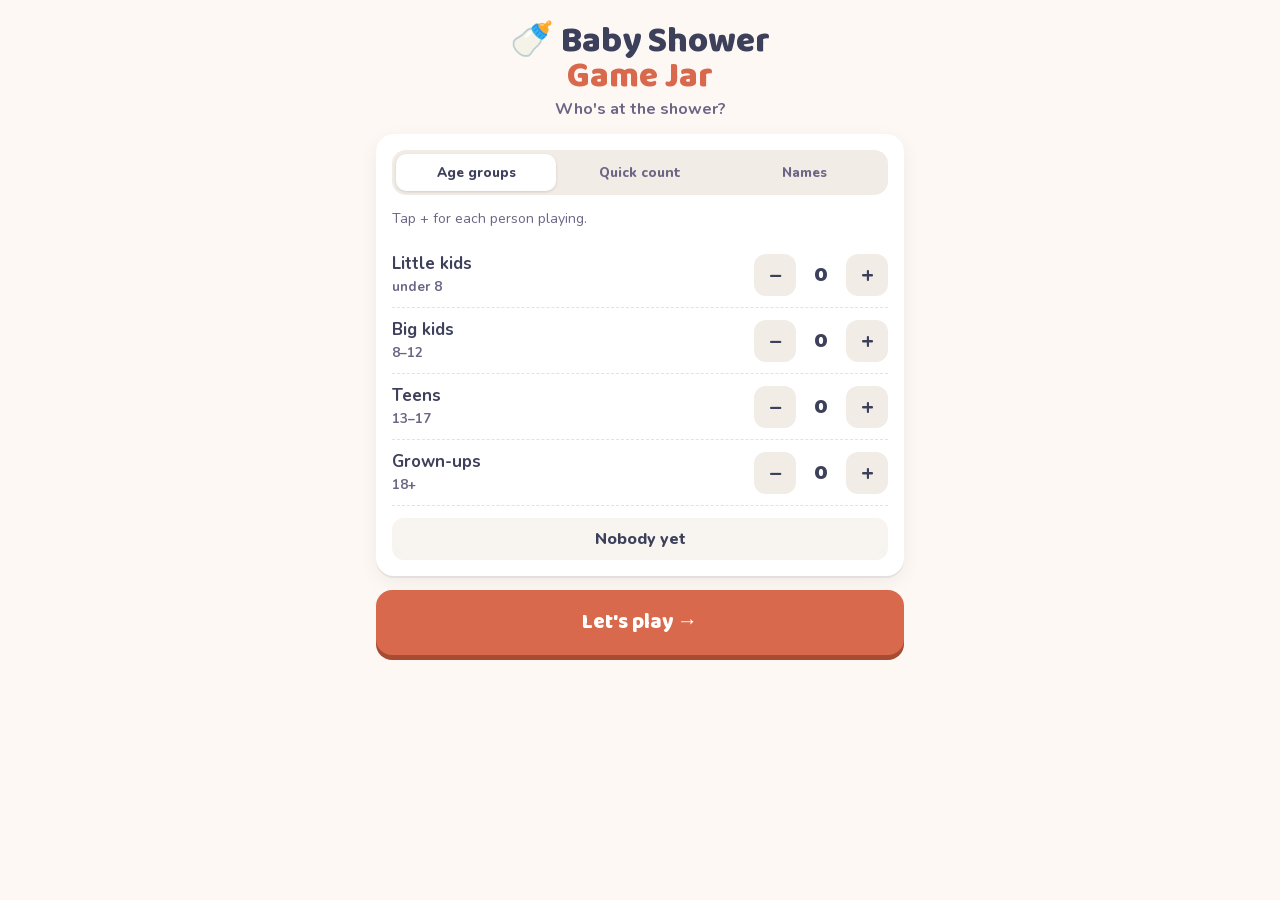
==== commit 4b01c301: "Self-host fonts for offline/privacy; add privacy policy page Co-Authored-By: Claude Opus 5.5 <norepl" ====
--- a/baby-shower/index.html
+++ b/baby-shower/index.html
@@ -9,8 +9,7 @@
 <meta name="apple-mobile-web-app-capable" content="yes">
 <meta name="mobile-web-app-capable" content="yes">
 <title>Party Jar</title>
-<link rel="preconnect" href="https://fonts.googleapis.com">
-<link href="https://fonts.googleapis.com/css2?family=Baloo+2:wght@600;800&family=Nunito:wght@400;600;700;800&display=swap" rel="stylesheet">
+<link rel="stylesheet" href="../fonts/fonts.css">
 <script src="pack.js"></script>
 <style>
   :root{--muted:#6d6585;--card:#fff;--line:#e9e1d6;--green:#16a34a}
@@ -28,6 +27,7 @@
   .btn{border:0;border-radius:14px;padding:12px 16px;font-weight:800;font-size:1rem;background:#f1ece5;color:var(--ink)}
   .btn.dark{background:var(--ink);color:#fff} .btn.green{background:var(--green);color:#fff} .btn.accent{background:var(--accent);color:#fff}
   .btn.full{width:100%}
+  .btn.needtimer{grid-column:1/-1;background:transparent;border:2px dashed var(--line);color:var(--muted);padding:10px}
   .big{display:block;width:100%;border:0;border-radius:16px;padding:16px;font:800 1.3rem "Baloo 2",sans-serif;background:var(--accent);color:#fff;box-shadow:0 5px 0 var(--accentDark);margin-top:8px}
   .big:active{transform:translateY(3px);box-shadow:0 2px 0 var(--accentDark)}
   .hidden{display:none!important}
@@ -110,6 +110,7 @@
   .irow .t small{display:block;color:var(--muted);font-weight:600;font-size:.78rem}
   .irow button{border:0;border-radius:10px;padding:7px 10px;font-weight:800;font-size:.85rem;flex:none;background:#f4eee6;color:var(--ink)}
   .irow .add{background:var(--green);color:#fff}
+  .irow .try{background:var(--ink);color:#fff}
   .catgroup{font:800 1rem "Baloo 2",sans-serif;margin:14px 0 2px;display:flex;align-items:center;gap:8px}
   .team{border-radius:16px;padding:12px 14px;margin-bottom:10px;color:#fff}
   .team .top{display:flex;align-items:center;gap:8px}
@@ -410,12 +411,12 @@
     ${g.links ? `<div class="box links"><b class="h">🔗 How-to</b>${g.links.map(([l, u]) => `<a href="${esc(u)}" target="_blank" rel="noopener">${esc(l)} ↗</a>`).join("")}</div>` : ""}
     <div id="timerBox"></div>
     <div class="actions">
-      <button class="startbtn" id="startBtn">▶ Start game</button>
+      ${startBtnHTML(g)}
       ${g.teams ? `<button class="btn" id="slipTeams" style="grid-column:1/-1">🎲 Make teams for this</button>` : ""}
       <button class="btn" id="nope">Nah, again 🔄</button>
       <button class="btn green" id="yes">We played it ✅</button>
       <button class="btn" id="planBtn" style="grid-column:1/-1">${inPlan ? "✓ In the party plan" : "📋 Add to party plan"}</button>
-      <button class="btn rm" id="rmJar">Not for this party, take it out</button>
+      <button class="btn rm" id="rmJar">${S.jar.includes(g.id) ? "Not for this party, take it out" : "➕ Put it in the jar"}</button>
     </div>`;
   s.classList.remove("hidden"); s.style.animation = "none"; void s.offsetWidth; s.style.animation = "";
   $("nope").onclick = shake;
@@ -424,7 +425,7 @@
   if ($("slipTeams")) $("slipTeams").onclick = () => { show("Teams"); };
   $("planBtn").onclick = () => { if (!S.plan.includes(g.id)) S.plan.push(g.id); else S.plan = S.plan.filter(x => x !== g.id); save(); badge(); showSlip(g); };
   $("yes").onclick = () => { markPlayed(g); s.classList.add("hidden"); $("msg").textContent = "🎉 Nice! Logged in the Plan tab."; current = null; };
-  $("rmJar").onclick = () => { S.jar = S.jar.filter(x => x !== g.id); S.plan = S.plan.filter(x => x !== g.id); save(); badge(); drawSlips(); s.classList.add("hidden"); $("msg").textContent = `Took "${g.t}" out. Add it back from 🎲 Games.`; };
+  $("rmJar").onclick = () => { if (!S.jar.includes(g.id)){ S.jar.push(g.id); save(); drawSlips(); $("rmJar").textContent = "✓ Added to the jar!"; return; } S.jar = S.jar.filter(x => x !== g.id); S.plan = S.plan.filter(x => x !== g.id); save(); badge(); drawSlips(); s.classList.add("hidden"); $("msg").textContent = `Took "${g.t}" out. Add it back from 🎲 Games.`; };
   s.scrollIntoView({behavior:"smooth", block:"start"});
 }
 function markPlayed(g){
@@ -495,9 +496,11 @@
   $("gameList").innerHTML = order.filter(c => all.some(g => g.c === c)).map(c => `<div class="catgroup"><span class="dot" style="background:${CATS[c].hex}"></span>${esc(CATS[c].label)}</div>` +
     all.filter(g => g.c === c).map(g => { const inJ = S.jar.includes(g.id), fit = fits({...g, c:g.c});
       return `<div class="irow" style="${inJ ? "" : "opacity:.55"}"><span class="t">${esc(g.t)}<small>${g.min || 2}+ players${g.minAge ? ` · ages ${g.minAge}+` : ""}${g.who === "adults" ? " · teens/adults" : g.who === "kids" ? " · kids" : ""}${inJ && !fit ? " · doesn't fit current group" : ""}</small></span>
+      <button class="try" data-try="${g.id}">▶ Try</button>
       ${inJ ? `<button data-plan="${g.id}">${S.plan.includes(g.id) ? "✓ Plan" : "+ Plan"}</button><button data-rm="${g.id}">Remove</button>` : `<button class="add" data-add="${g.id}">+ Add</button>`}</div>`; }).join("")).join("");
 }
 $("gameList").onclick = e => { const b = e.target.closest("button"); if (!b) return;
+  if (b.dataset.try){ const g = byId(b.dataset.try); if (g){ show("Jar"); $("msg").textContent = ""; showSlip(g); } return; }
   if (b.dataset.add) S.jar.push(b.dataset.add);
   if (b.dataset.rm){ S.jar = S.jar.filter(x => x !== b.dataset.rm); S.plan = S.plan.filter(x => x !== b.dataset.rm); }
   if (b.dataset.plan){ const id = b.dataset.plan; S.plan = S.plan.includes(id) ? S.plan.filter(x => x !== id) : S.plan.concat(id); }
@@ -515,6 +518,12 @@
 function elapsed(){ return T ? T.before + (T.running ? Date.now() - T.since : 0) : 0; }
 function remaining(){ return T.total - elapsed(); }
 function defaultsFor(g){ if (g.timer) return {mode:g.timer[0], min:g.timer[1] || 5}; return g.time === "quick" ? {mode:"down", min:5} : {mode:"down", min:15}; }
+function timeLabel(min){ return min < 1 ? Math.round(min * 60) + "-sec" : min + "-min"; }
+function startBtnHTML(g){
+  if (!g.timer) return `<button class="btn needtimer" id="startBtn">⏱️ Need a timer?</button>`;
+  const d = defaultsFor(g);
+  return `<button class="startbtn" id="startBtn">${d.mode === "up" ? "⏱️ Start the stopwatch" : `⏳ Start ${timeLabel(d.min)} timer`}</button>`;
+}
 function unlockAudio(){ try{ audio = audio || new (window.AudioContext || window.webkitAudioContext)(); if (audio.state === "suspended") audio.resume(); }catch(e){} }
 function beep(){
   try{ if (audio) [0, .35, .7, 1.3, 1.65, 2.0].forEach(t => { const o = audio.createOscillator(), gn = audio.createGain();
--- a/fonts/fonts.css
+++ b/fonts/fonts.css
@@ -0,0 +1,5 @@
+/* Self-hosted Baloo 2 + Nunito (SIL Open Font License, see OFL-*.txt). Latin + Latin Extended only. */
+@font-face{font-family:'Baloo 2';font-style:normal;font-weight:600 800;font-display:swap;src:url(baloo2-latin-ext.woff2) format('woff2');unicode-range:U+0100-02BA, U+02BD-02C5, U+02C7-02CC, U+02CE-02D7, U+02DD-02FF, U+0304, U+0308, U+0329, U+1D00-1DBF, U+1E00-1E9F, U+1EF2-1EFF, U+2020, U+20A0-20AB, U+20AD-20C4, U+2113, U+2C60-2C7F, U+A720-A7FF}
+@font-face{font-family:'Baloo 2';font-style:normal;font-weight:600 800;font-display:swap;src:url(baloo2-latin.woff2) format('woff2');unicode-range:U+0000-00FF, U+0131, U+0152-0153, U+02BB-02BC, U+02C6, U+02DA, U+02DC, U+0304, U+0308, U+0329, U+2000-206F, U+20AC, U+2122, U+2191, U+2193, U+2212, U+2215, U+FEFF, U+FFFD}
+@font-face{font-family:'Nunito';font-style:normal;font-weight:400 800;font-display:swap;src:url(nunito-latin-ext.woff2) format('woff2');unicode-range:U+0100-02BA, U+02BD-02C5, U+02C7-02CC, U+02CE-02D7, U+02DD-02FF, U+0304, U+0308, U+0329, U+1D00-1DBF, U+1E00-1E9F, U+1EF2-1EFF, U+2020, U+20A0-20AB, U+20AD-20C4, U+2113, U+2C60-2C7F, U+A720-A7FF}
+@font-face{font-family:'Nunito';font-style:normal;font-weight:400 800;font-display:swap;src:url(nunito-latin.woff2) format('woff2');unicode-range:U+0000-00FF, U+0131, U+0152-0153, U+02BB-02BC, U+02C6, U+02DA, U+02DC, U+0304, U+0308, U+0329, U+2000-206F, U+20AC, U+2122, U+2191, U+2193, U+2212, U+2215, U+FEFF, U+FFFD}
